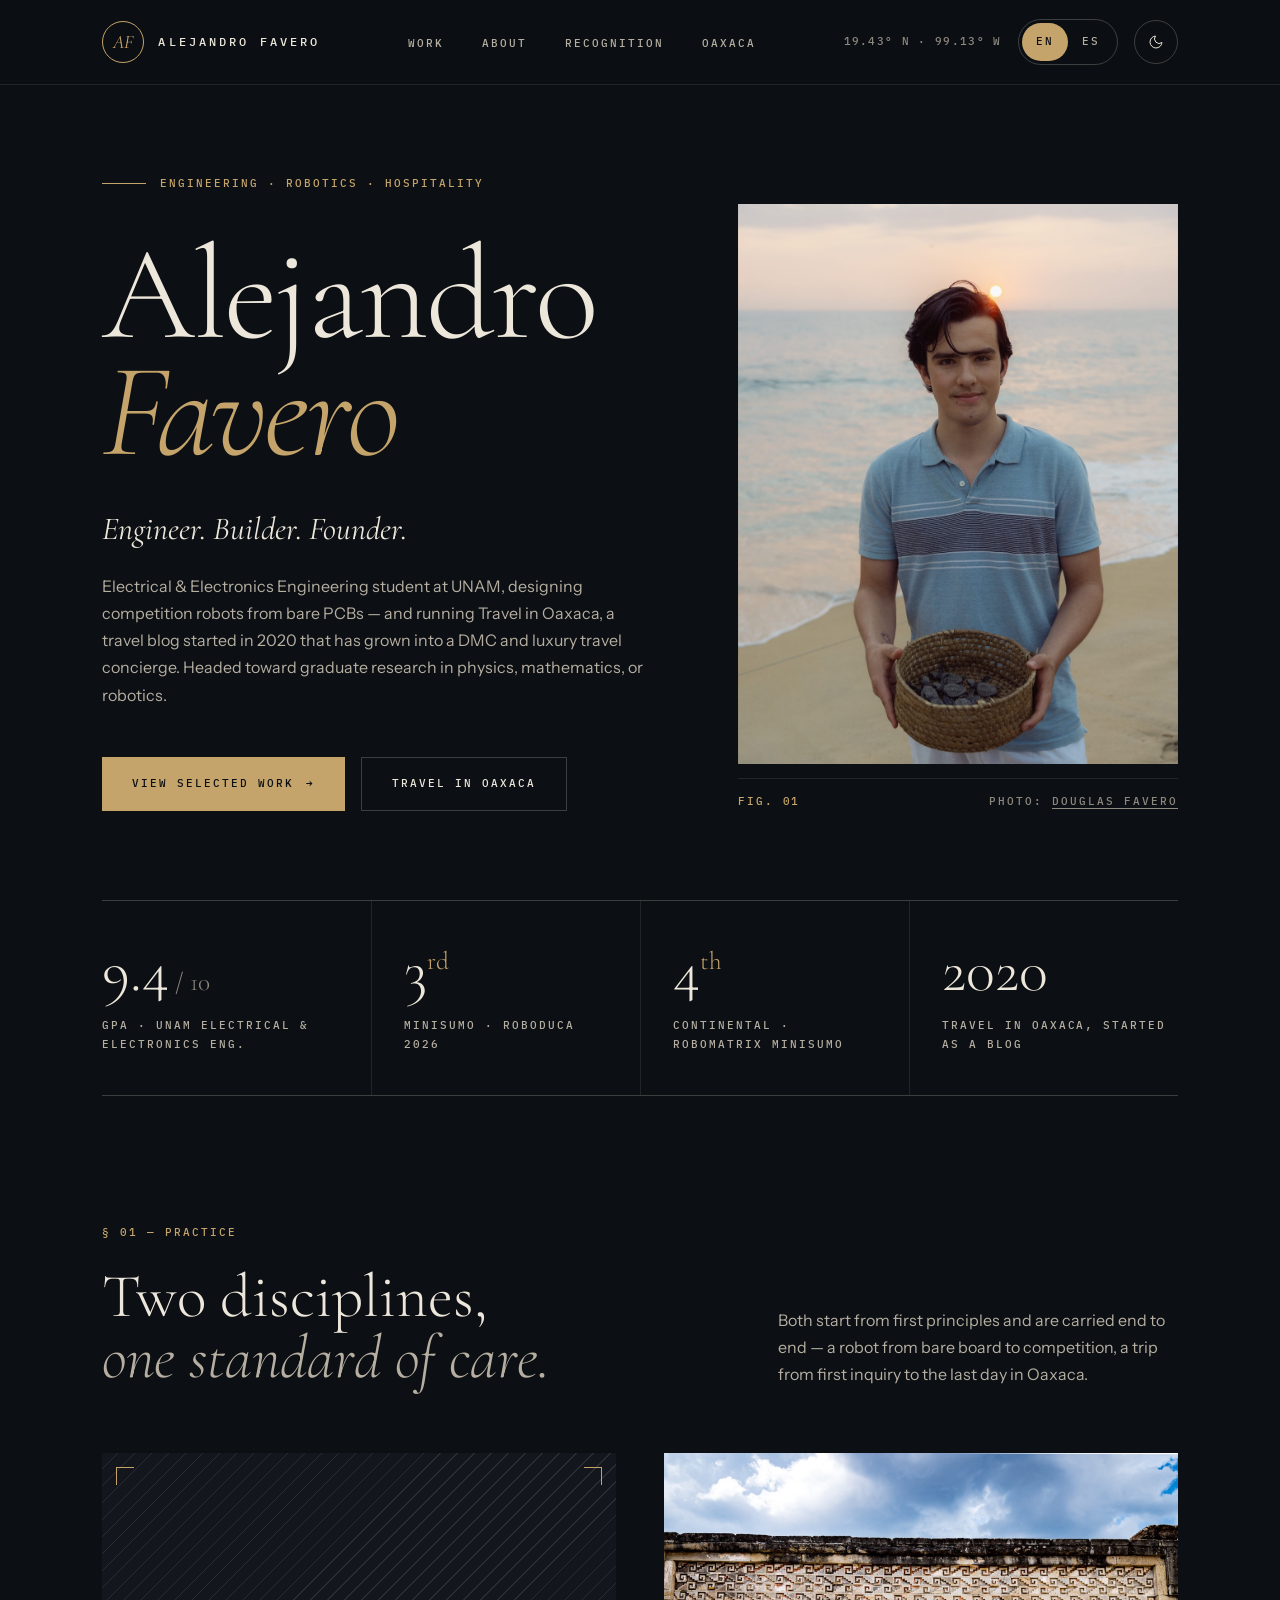
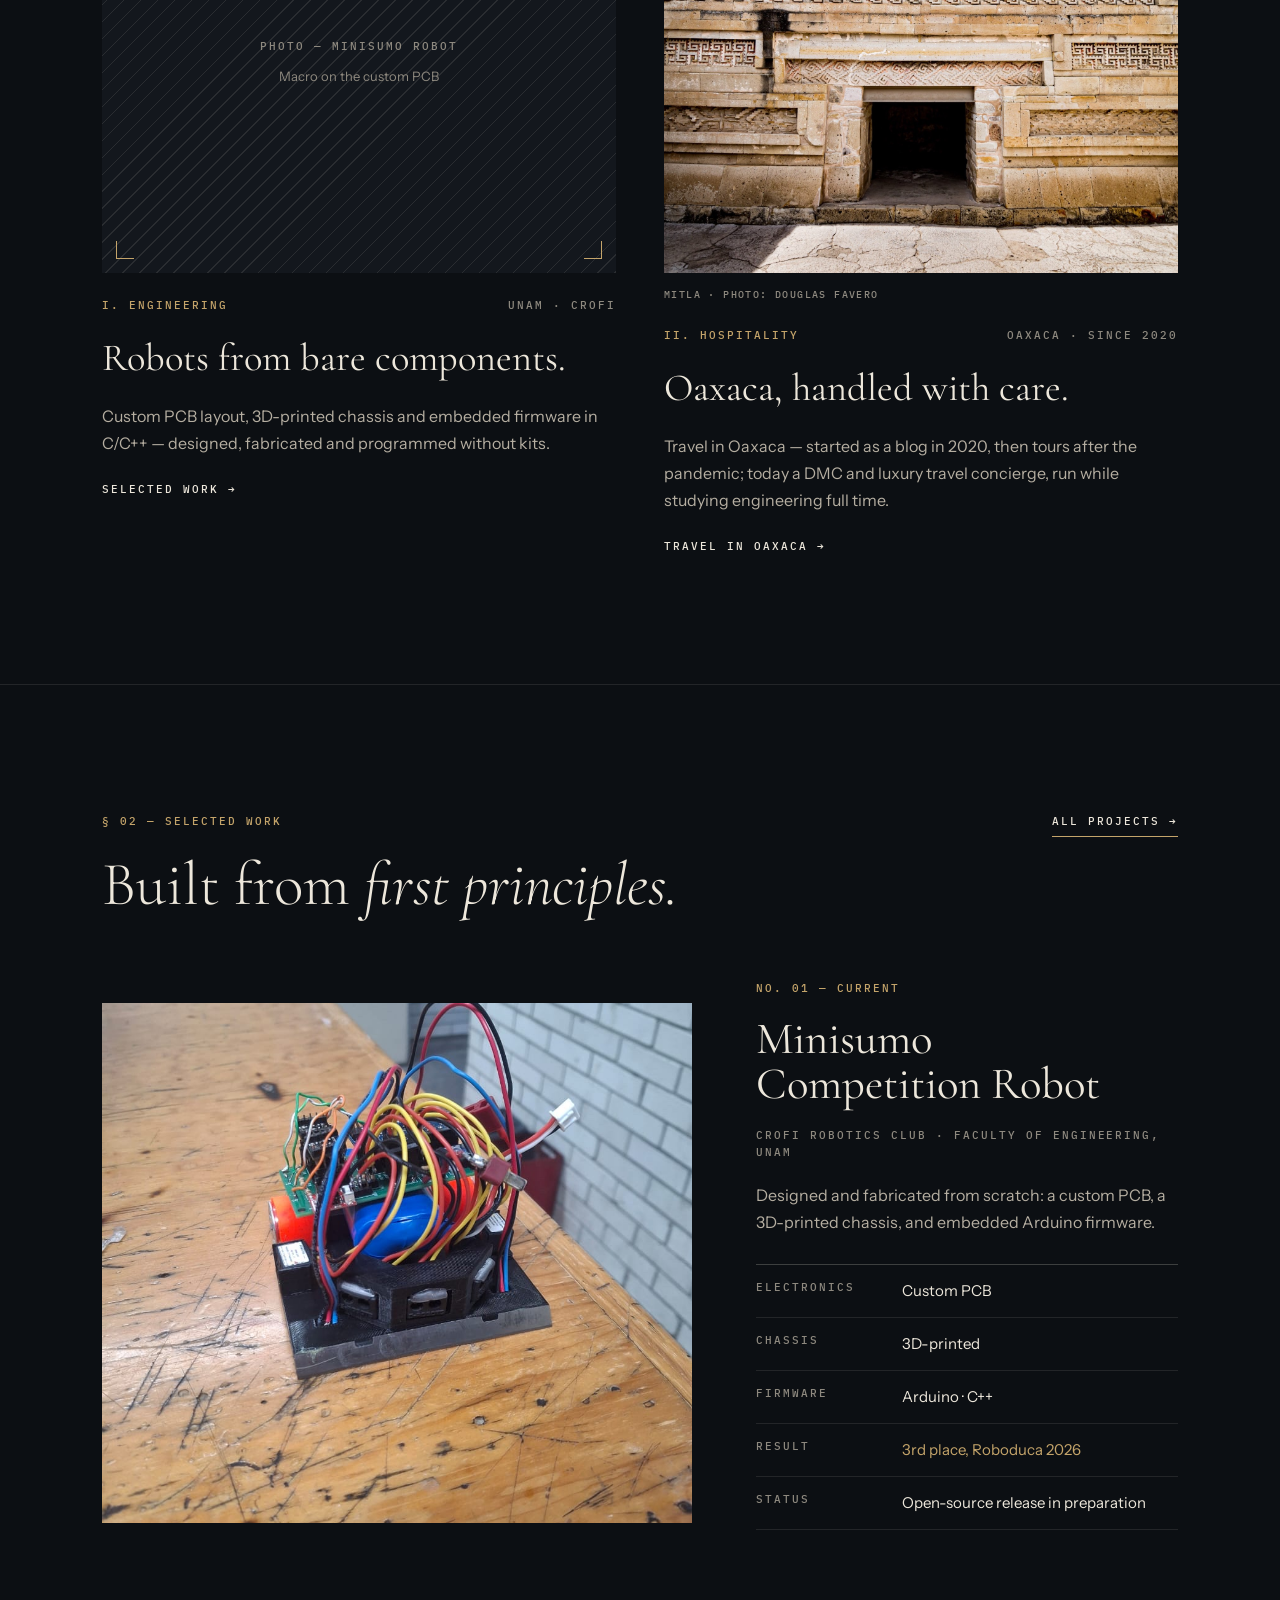
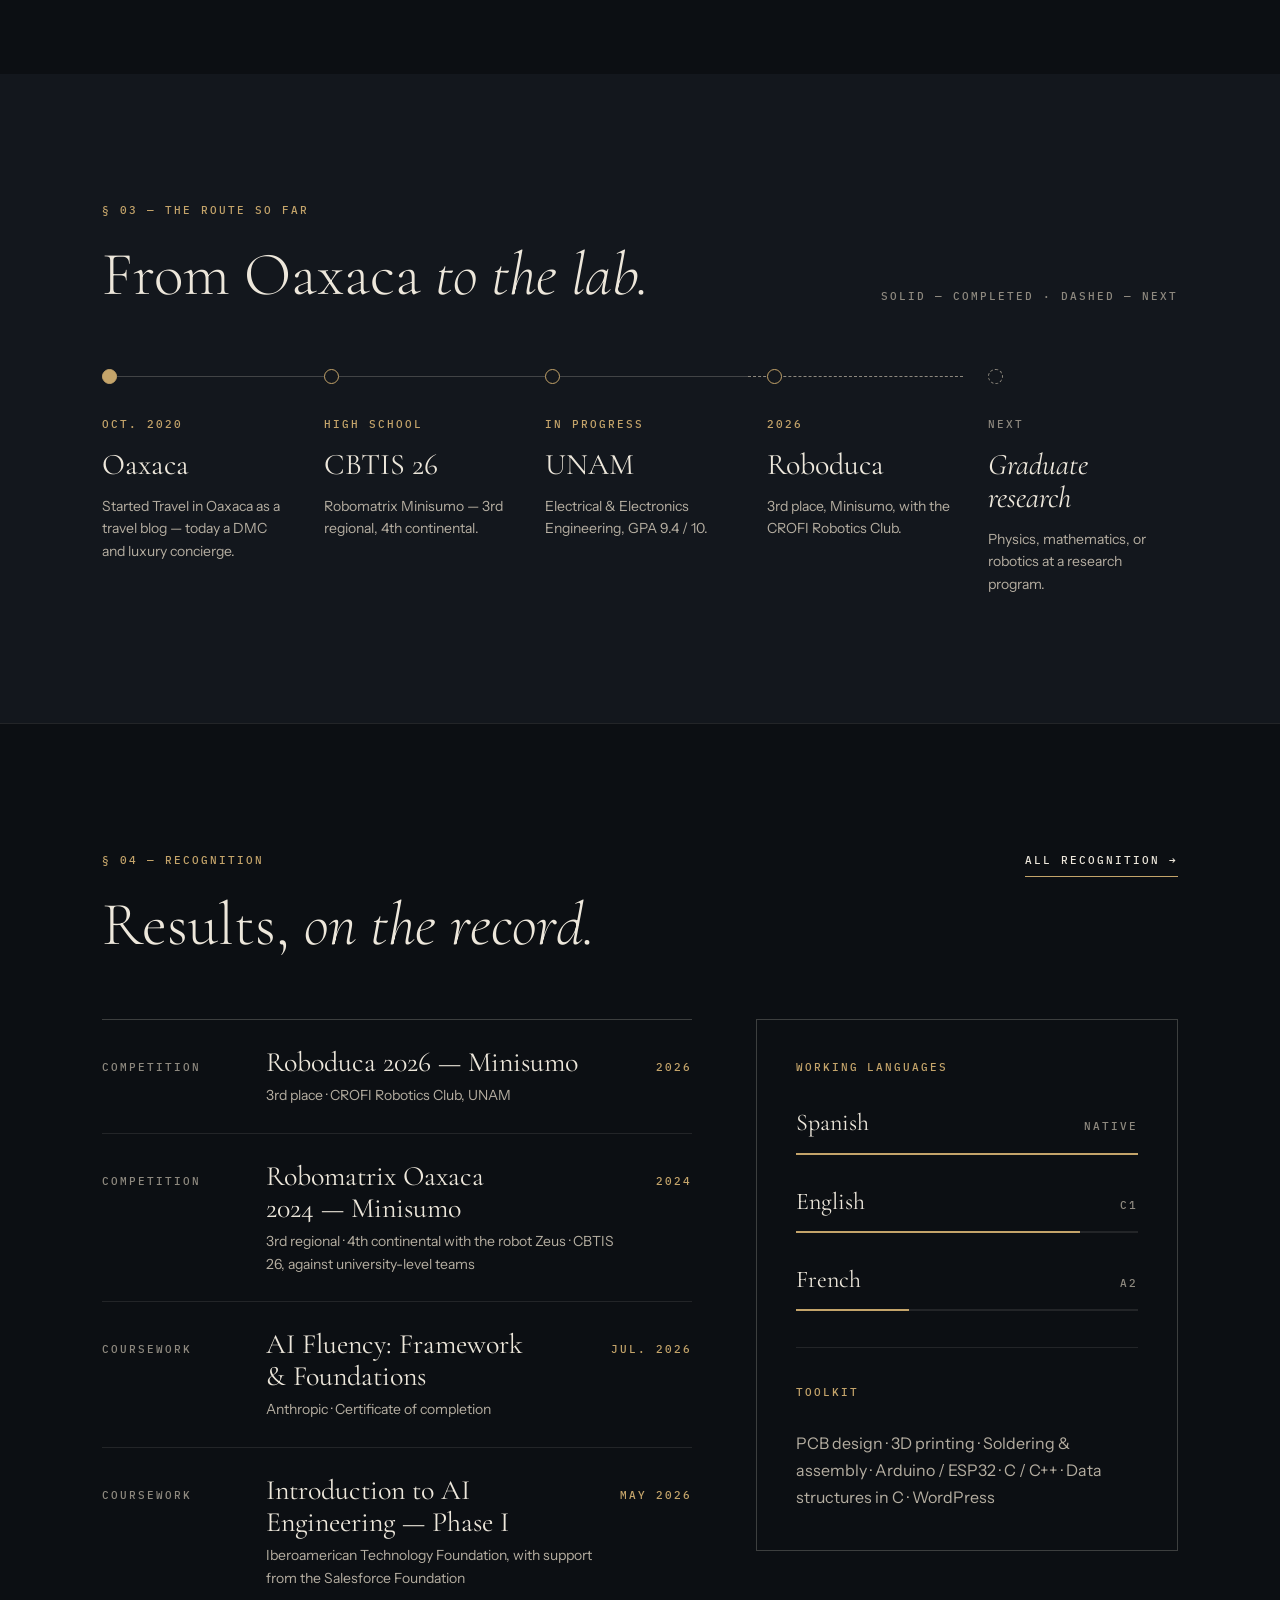
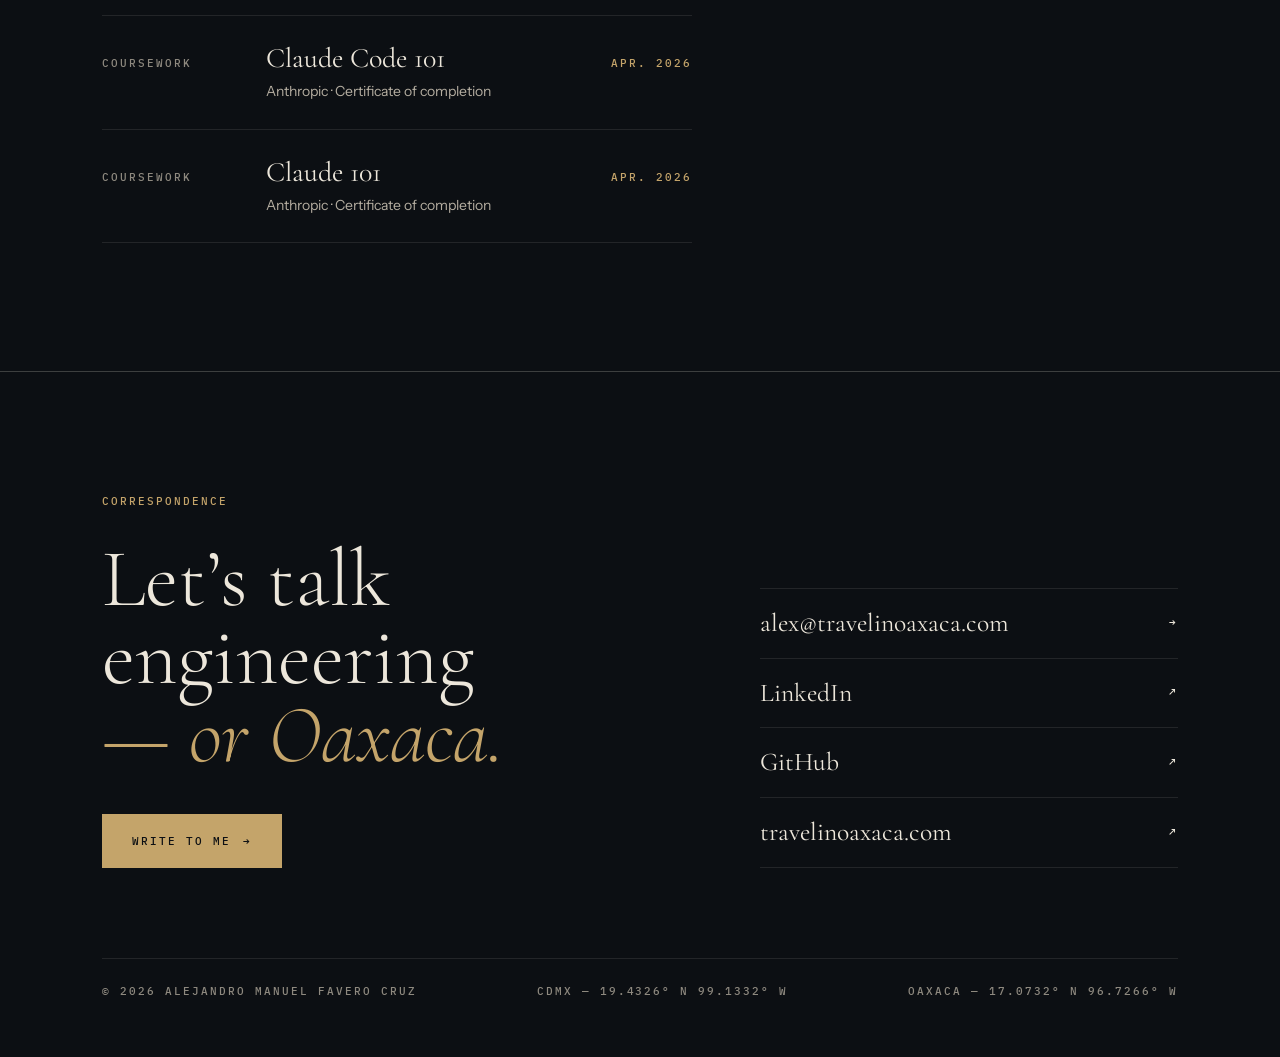
==== index.html @ 0eea01e2 "Personal webpage launch, with english and spanish webpage" ====
<!doctype html>
<html lang="en" data-theme="dark">
<head>
<meta charset="utf-8">
<meta name="viewport" content="width=device-width, initial-scale=1">
<title>Alejandro Favero</title>
<meta name="description" content="Electrical & Electronics Engineering student at UNAM, competition robot builder, and founder of Travel in Oaxaca.">
<link rel="canonical" href="https://alejandrofavero.github.io/">
<link rel="alternate" hreflang="en" href="https://alejandrofavero.github.io/">
<link rel="alternate" hreflang="es" href="https://alejandrofavero.github.io/es/">
<link rel="alternate" hreflang="x-default" href="https://alejandrofavero.github.io/">
<meta name="theme-color" content="#0C0F13">
<script>try{var s=localStorage.getItem("theme");if(s==="light"||s==="dark")document.documentElement.setAttribute("data-theme",s)}catch(e){}</script>
<link rel="icon" type="image/svg+xml" href="assets/favicon.svg">
<link rel="preconnect" href="https://fonts.googleapis.com">
<link rel="preconnect" href="https://fonts.gstatic.com" crossorigin>
<link href="https://fonts.googleapis.com/css2?family=Cormorant+Garamond:ital,wght@0,300;0,400;0,500;1,300;1,400&amp;family=Instrument+Sans:wght@400;500;600&amp;family=IBM+Plex+Mono:wght@400;500&amp;display=swap" rel="stylesheet">
<link rel="stylesheet" href="assets/css/style.css">
</head>
<body>
<a class="skip-link lbl" href="#main">Skip to content</a>
<header class="site-header">
<div class="wrap header-bar">
<a class="brand" href="index.html">
<span class="monogram" aria-hidden="true">AF</span>
<span class="brand-name lbl">Alejandro Favero</span>
</a>
<nav class="site-nav" id="primary-nav" aria-label="Primary">
<ul>
<li><a class="lbl" href="projects.html">Work</a></li>
<li><a class="lbl" href="about.html">About</a></li>
<li><a class="lbl" href="certificates.html">Recognition</a></li>
<li><a class="lbl" href="travel.html">Oaxaca</a></li>
</ul>
</nav>
<div class="header-tools">
<span class="coords lbl">19.43° N · 99.13° W</span>
<div class="lang-switch" role="group" aria-label="Language / Idioma">
<a href="index.html" hreflang="en" lang="en" aria-label="English" aria-current="true">EN</a>
<a href="es/index.html" hreflang="es" lang="es" aria-label="Español">ES</a>
</div>
<button class="icon-btn theme-toggle" type="button" data-theme-toggle aria-label="Switch between light and dark theme"><svg class="icon-moon" viewBox="0 0 24 24" fill="none" stroke="currentColor" stroke-width="1.5" aria-hidden="true"><path d="M21 12.8A9 9 0 1 1 11.2 3a7 7 0 0 0 9.8 9.8Z"/></svg><svg class="icon-sun" viewBox="0 0 24 24" fill="none" stroke="currentColor" stroke-width="1.5" aria-hidden="true"><circle cx="12" cy="12" r="4"/><path d="M12 2v2M12 20v2M4.9 4.9l1.4 1.4M17.7 17.7l1.4 1.4M2 12h2M20 12h2M4.9 19.1l1.4-1.4M17.7 6.3l1.4-1.4"/></svg></button>
<button class="icon-btn nav-toggle" type="button" data-nav-toggle aria-controls="primary-nav" aria-expanded="false" aria-label="Menu"><svg viewBox="0 0 24 24" fill="none" stroke="currentColor" stroke-width="1.3" aria-hidden="true"><path d="M3 8h18M3 16h18"/></svg></button>
</div>
</div>
</header>
<main id="main">
<div class="wrap">
<section class="hero">
<div class="hero-copy">
<span class="eyebrow lbl">Engineering · Robotics · Hospitality</span>
<h1 class="display">Alejandro<br><em>Favero</em></h1>
<p class="tagline">Engineer. Builder. Founder.</p>
<p class="lede">Electrical &amp; Electronics Engineering student at UNAM, designing competition robots from bare PCBs — and running Travel in Oaxaca, a travel blog started in 2020 that has grown into a DMC and luxury travel concierge. Headed toward graduate research in physics, mathematics, or robotics.</p>
<div class="btn-row">
<a class="btn btn-primary" href="projects.html">View selected work <span aria-hidden="true">→</span></a>
<a class="btn btn-secondary" href="travel.html">Travel in Oaxaca</a>
</div>
</div>
<figure class="photo ">
<img src="assets/img/portrait.jpg" alt="Alejandro Favero on the beach at sunset" loading="lazy" style="object-position: 50% 22%;">
<figcaption class="fig"><span class="lbl accent">Fig. 01</span><span class="lbl faint">Photo: <a href="https://douglasfavero.com" target="_blank" rel="noopener">Douglas Favero</a></span></figcaption>
</figure>
</section>

<section class="stats" aria-label="At a glance">
<div class="stat"><span class="n">9.4<small> / 10</small></span><span class="lbl">GPA · UNAM Electrical &amp; Electronics Eng.</span></div>
<div class="stat"><span class="n">3<sup>rd</sup></span><span class="lbl">Minisumo · Roboduca 2026</span></div>
<div class="stat"><span class="n">4<sup>th</sup></span><span class="lbl">Continental · Robomatrix Minisumo</span></div>
<div class="stat"><span class="n">2020</span><span class="lbl">Travel in Oaxaca, started as a blog</span></div>
</section>
</div>

<section class="section">
<div class="wrap">
<div class="section-head">
<div>
<span class="lbl accent">§ 01 — Practice</span>
<h2 class="section-title">Two disciplines,<br><em class="soft">one standard of care.</em></h2>
</div>
<p class="body">Both start from first principles and are carried end to end — a robot from bare board to competition, a trip from first inquiry to the last day in Oaxaca.</p>
</div>
<div class="duo">
<a class="duo-card" href="projects.html">
<figure class="photo ">
<!-- photo: add assets/img/projects/minisumo-pcb.jpg and rebuild -->
<div class="ph" role="img" aria-label="Close-up of the Minisumo robot's custom PCB"><span class="lbl">Photo — Minisumo robot</span><span class="note">Macro on the custom PCB</span></div>
</figure>
<div class="row"><span class="lbl accent">I. Engineering</span><span class="lbl faint">UNAM · CROFI</span></div>
<h3>Robots from bare components.</h3>
<p class="body">Custom PCB layout, 3D-printed chassis and embedded firmware in C/C++ — designed, fabricated and programmed without kits.</p>
<span class="lbl go">Selected work →</span>
</a>
<a class="duo-card" href="travel.html">
<figure class="photo ">
<img src="assets/img/travel/oaxaca-landscape.jpg" alt="Stone fretwork of the Palace of Mitla, Oaxaca" loading="lazy">
<figcaption class="credit lbl">Mitla · Photo: Douglas Favero</figcaption>
</figure>
<div class="row"><span class="lbl accent">II. Hospitality</span><span class="lbl faint">Oaxaca · Since 2020</span></div>
<h3>Oaxaca, handled with care.</h3>
<p class="body">Travel in Oaxaca — started as a blog in 2020, then tours after the pandemic; today a DMC and luxury travel concierge, run while studying engineering full time.</p>
<span class="lbl go">Travel in Oaxaca →</span>
</a>
</div>
</div>
</section>

<section class="section" id="work">
<div class="wrap">
<div class="section-head">
<div>
<span class="lbl accent">§ 02 — Selected work</span>
<h2 class="section-title">Built from <em>first principles.</em></h2>
</div>
<a class="lbl text-link" href="projects.html">All projects →</a>
</div>
<article class="feature">
<figure class="photo ">
<img src="assets/img/projects/minisumo.jpg" alt="The Minisumo robot that placed 3rd at Roboduca 2026: custom PCB on a 3D-printed chassis" loading="lazy" style="object-position: 50% 55%;">
</figure>
<div class="feature-copy">
<span class="lbl accent">No. 01 — Current</span>
<h3>Minisumo Competition Robot</h3>
<span class="lbl faint">CROFI Robotics Club · Faculty of Engineering, UNAM</span>
<p class="body">Designed and fabricated from scratch: a custom PCB, a 3D-printed chassis, and embedded Arduino firmware.</p>
<dl class="spec">
<div><dt class="lbl">Electronics</dt><dd>Custom PCB</dd></div>
<div><dt class="lbl">Chassis</dt><dd>3D-printed</dd></div>
<div><dt class="lbl">Firmware</dt><dd>Arduino · C++</dd></div>
<div><dt class="lbl">Result</dt><dd class="result">3rd place, Roboduca 2026</dd></div>
<div><dt class="lbl">Status</dt><dd>Open-source release in preparation</dd></div>
</dl>
</div>
</article>
</div>
</section>

<section class="section raised">
<div class="wrap">
<div class="section-head">
<div>
<span class="lbl accent">§ 03 — The route so far</span>
<h2 class="section-title">From Oaxaca <em>to the lab.</em></h2>
</div>
<span class="lbl faint">Solid — completed · Dashed — next</span>
</div>
<ol class="route">
<li class="stop"><span class="node" aria-hidden="true"></span><span class="lbl accent">Oct. 2020</span><span class="place">Oaxaca</span><p>Started Travel in Oaxaca as a travel blog — today a DMC and luxury concierge.</p></li>
<li class="stop"><span class="node" aria-hidden="true"></span><span class="lbl accent">High school</span><span class="place">CBTIS 26</span><p>Robomatrix Minisumo — 3rd regional, 4th continental.</p></li>
<li class="stop"><span class="node" aria-hidden="true"></span><span class="lbl accent">In progress</span><span class="place">UNAM</span><p>Electrical &amp; Electronics Engineering, GPA 9.4 / 10.</p></li>
<li class="stop"><span class="node" aria-hidden="true"></span><span class="lbl accent">2026</span><span class="place">Roboduca</span><p>3rd place, Minisumo, with the CROFI Robotics Club.</p></li>
<li class="stop next"><span class="node" aria-hidden="true"></span><span class="lbl faint">Next</span><span class="place">Graduate research</span><p>Physics, mathematics, or robotics at a research program.</p></li>
</ol>
</div>
</section>

<section class="section">
<div class="wrap">
<div class="section-head">
<div>
<span class="lbl accent">§ 04 — Recognition</span>
<h2 class="section-title">Results, <em>on the record.</em></h2>
</div>
<a class="lbl text-link" href="certificates.html">All recognition →</a>
</div>
<div class="split">
<div class="records">
<div class="record">
<span class="lbl faint">Competition</span>
<div><h3 class="title">Roboduca 2026 — Minisumo</h3><p class="detail">3rd place · CROFI Robotics Club, UNAM</p></div>
<span class="lbl accent">2026</span>
</div>
<div class="record">
<span class="lbl faint">Competition</span>
<div><h3 class="title">Robomatrix Oaxaca 2024 — Minisumo</h3><p class="detail">3rd regional · 4th continental with the robot Zeus · CBTIS 26, against university-level teams</p></div>
<span class="lbl accent">2024</span>
</div>
<div class="record">
<span class="lbl faint">Coursework</span>
<div><h3 class="title">AI Fluency: Framework &amp; Foundations</h3><p class="detail">Anthropic · Certificate of completion</p></div>
<span class="lbl accent">Jul. 2026</span>
</div>
<div class="record">
<span class="lbl faint">Coursework</span>
<div><h3 class="title">Introduction to AI Engineering — Phase I</h3><p class="detail">Iberoamerican Technology Foundation, with support from the Salesforce Foundation</p></div>
<span class="lbl accent">May 2026</span>
</div>
<div class="record">
<span class="lbl faint">Coursework</span>
<div><h3 class="title">Claude Code 101</h3><p class="detail">Anthropic · Certificate of completion</p></div>
<span class="lbl accent">Apr. 2026</span>
</div>
<div class="record">
<span class="lbl faint">Coursework</span>
<div><h3 class="title">Claude 101</h3><p class="detail">Anthropic · Certificate of completion</p></div>
<span class="lbl accent">Apr. 2026</span>
</div>
</div>
<aside class="panel">
<span class="lbl accent">Working languages</span>
<div class="gauge"><div class="row"><span class="name">Spanish</span><span class="lbl faint">Native</span></div><div class="bar"><span style="width: 100%;"></span></div></div>
<div class="gauge"><div class="row"><span class="name">English</span><span class="lbl faint">C1</span></div><div class="bar"><span style="width: 83%;"></span></div></div>
<div class="gauge"><div class="row"><span class="name">French</span><span class="lbl faint">A2</span></div><div class="bar"><span style="width: 33%;"></span></div></div>
<hr>
<span class="lbl accent">Toolkit</span>
<p class="body">PCB design · 3D printing · Soldering &amp; assembly · Arduino / ESP32 · C / C++ · Data structures in C · WordPress</p>
</aside>
</div>
</div>
</section>
</main>
<footer class="site-footer">
<div class="wrap">
<div class="footer-grand">
<div>
<span class="lbl accent">Correspondence</span>
<h2>Let’s talk engineering<br><em>— or Oaxaca.</em></h2>
<div class="btn-row" style="margin-top: 40px;">
<a class="btn btn-primary" href="mailto:alex@travelinoaxaca.com">Write to me <span aria-hidden="true">→</span></a>
</div>
</div>
<div class="footer-links">
<a href="mailto:alex@travelinoaxaca.com">alex@travelinoaxaca.com <span class="lbl" aria-hidden="true">→</span></a>
<a href="https://linkedin.com/in/alejandro-manuel-favero-cruz" target="_blank" rel="noopener">LinkedIn <span class="lbl" aria-hidden="true">↗</span></a>
<a href="https://github.com/AlejandroFavero" target="_blank" rel="noopener">GitHub <span class="lbl" aria-hidden="true">↗</span></a>
<a href="https://travelinoaxaca.com" target="_blank" rel="noopener">travelinoaxaca.com <span class="lbl" aria-hidden="true">↗</span></a>
</div>
</div>
<div class="footer-bottom">
<span class="lbl">© 2026 Alejandro Manuel Favero Cruz</span>
<span class="lbl">CDMX — 19.4326° N 99.1332° W</span>
<span class="lbl">Oaxaca — 17.0732° N 96.7266° W</span>
</div>
</div>
</footer>
<script src="assets/js/main.js"></script>
</body>
</html>
---- assets/css/style.css ----
/* ==========================================================================
   Alejandro Favero — personal site
   Design concept: "Precision Atelier". A watchmaker's catalogue crossed with
   a travel journal — ink ground, ivory type, a brass accent, hairline rules,
   coordinates and figure numbers. Dark-first, with a light ivory theme.
   Pages are generated from _src/build.py (English at the root, Spanish in /es).
   ========================================================================== */

/* ---- Tokens : dark (default) --------------------------------------------- */
:root {
  --bg: #0C0F13;
  --raised: #13171D;
  --ink: #EDE7DB;
  --soft: #B5AEA1;
  --faint: #8E897F;
  --line: rgba(237, 231, 219, 0.10);
  --line2: rgba(237, 231, 219, 0.22);
  --accent: #C4A46A;
  --on-accent: #0C0F13;
  --scrim: rgba(12, 15, 19, 0.82);

  --font-display: "Cormorant Garamond", Georgia, "Times New Roman", serif;
  --font-body: "Instrument Sans", -apple-system, "Segoe UI", sans-serif;
  --font-mono: "IBM Plex Mono", "SFMono-Regular", Consolas, monospace;

  --gutter: clamp(20px, 8vw, 120px);
  --max: 1440px;
  --section: clamp(72px, 10vw, 136px);

  color-scheme: dark;
}

/* ---- Tokens : light ------------------------------------------------------- */
:root[data-theme="light"] {
  --bg: #F4F0E8;
  --raised: #FBF9F5;
  --ink: #15181D;
  --soft: #45464A;
  --faint: #6B675F;
  --line: rgba(21, 24, 29, 0.10);
  --line2: rgba(21, 24, 29, 0.22);
  --accent: #7D6128;
  --on-accent: #FBF9F5;
  color-scheme: light;
}

/* Oaxaca sheet: same system, cochineal accent swapped in */
body.sheet-oaxaca { --accent: #D07C60; }
:root[data-theme="light"] body.sheet-oaxaca { --accent: #98432E; }

/* ---- Reset ----------------------------------------------------------------- */
*, *::before, *::after { box-sizing: border-box; }
html { -webkit-text-size-adjust: 100%; scroll-behavior: smooth; }
body {
  margin: 0;
  background: var(--bg);
  color: var(--ink);
  font-family: var(--font-body);
  font-size: 16px;
  line-height: 1.6;
  -webkit-font-smoothing: antialiased;
}
img { max-width: 100%; display: block; }
a { color: inherit; text-decoration: none; }
a:hover { color: var(--accent); }
h1, h2, h3, h4 { margin: 0; font-weight: 400; text-wrap: balance; }
p { margin: 0; }
ul, ol { margin: 0; padding: 0; list-style: none; }
em { font-style: italic; }
button { font: inherit; }

:focus-visible { outline: 1px solid var(--accent); outline-offset: 4px; }

@media (prefers-reduced-motion: reduce) {
  html { scroll-behavior: auto; }
  *, *::before, *::after {
    animation-duration: 0.001ms !important;
    transition-duration: 0.001ms !important;
  }
}

.skip-link {
  position: absolute; left: 16px; top: -60px; z-index: 50;
  background: var(--accent); color: var(--on-accent); padding: 10px 16px;
}
.skip-link:focus { top: 16px; color: var(--on-accent); }

/* ---- Type primitives ------------------------------------------------------- */
.lbl {
  font-family: var(--font-mono);
  font-size: 11px;
  font-weight: 500;
  letter-spacing: 0.18em;
  text-transform: uppercase;
}
.serif { font-family: var(--font-display); }
.accent { color: var(--accent); }
.soft { color: var(--soft); }
.faint { color: var(--faint); }

.eyebrow {
  display: flex; align-items: center; gap: 14px;
  color: var(--accent);
}
.eyebrow::before { content: ""; width: 44px; height: 1px; background: currentColor; }

.display {
  font-family: var(--font-display);
  font-weight: 300;
  font-size: clamp(64px, 10.4vw, 150px);
  line-height: 0.88;
  letter-spacing: -0.02em;
}
.display em { color: var(--accent); }
.page-title {
  font-family: var(--font-display);
  font-weight: 300;
  font-size: clamp(56px, 8vw, 116px);
  line-height: 0.9;
  letter-spacing: -0.02em;
}
.page-title em { color: var(--accent); }
.tagline {
  font-family: var(--font-display);
  font-style: italic;
  font-size: clamp(26px, 2.5vw, 36px);
  line-height: 1.2;
}
.lede { font-size: clamp(16px, 1.25vw, 18px); line-height: 1.7; color: var(--soft); max-width: 36em; }
.section-title {
  font-family: var(--font-display);
  font-weight: 300;
  font-size: clamp(42px, 4.8vw, 68px);
  line-height: 1;
}
.body { font-size: 16px; line-height: 1.7; color: var(--soft); }

/* ---- Layout ---------------------------------------------------------------- */
.wrap { max-width: var(--max); margin: 0 auto; padding-inline: var(--gutter); }
main { display: block; }
.section { padding-block: var(--section); }
.section + .section { border-top: 1px solid var(--line); }
.section.raised { background: var(--raised); border-top: none; }
.section-head {
  display: flex; justify-content: space-between; align-items: flex-end;
  gap: 24px 48px; flex-wrap: wrap;
  margin-bottom: clamp(40px, 5vw, 72px);
}
.section-head > div { display: flex; flex-direction: column; gap: 24px; }
.section-head > p { max-width: 400px; }
.stack { display: flex; flex-direction: column; }

/* ---- Buttons --------------------------------------------------------------- */
.btn-row { display: flex; flex-wrap: wrap; gap: 16px; }
.btn {
  display: inline-flex; align-items: center; justify-content: center; gap: 12px;
  min-height: 54px; padding: 0 30px;
  font-family: var(--font-mono); font-size: 11px; font-weight: 500;
  letter-spacing: 0.18em; text-transform: uppercase;
  transition: filter 0.15s ease, border-color 0.15s ease, color 0.15s ease;
}
.btn-primary { background: var(--accent); color: var(--on-accent); }
.btn-primary:hover { color: var(--on-accent); filter: brightness(1.08); }
.btn-secondary { border: 1px solid var(--line2); color: var(--ink); }
.btn-secondary:hover { border-color: var(--accent); color: var(--ink); }
.text-link {
  align-self: flex-start;
  padding-bottom: 6px; border-bottom: 1px solid var(--accent);
  color: var(--ink);
}

/* ---- Header ---------------------------------------------------------------- */
.site-header {
  position: sticky; top: 0; z-index: 30;
  background: color-mix(in srgb, var(--bg) 88%, transparent);
  backdrop-filter: blur(10px);
  -webkit-backdrop-filter: blur(10px);
  border-bottom: 1px solid var(--line);
}
.header-bar {
  display: flex; align-items: center; justify-content: space-between; gap: 24px;
  min-height: 84px;
}
.brand { display: flex; align-items: center; gap: 14px; color: var(--ink); }
.brand:hover { color: var(--ink); }
.monogram {
  width: 42px; height: 42px; flex: none;
  display: grid; place-items: center;
  border: 1px solid var(--accent); border-radius: 50%;
  font-family: var(--font-display); font-style: italic; font-size: 19px;
  color: var(--accent);
}
.brand-name { font-size: 12px; letter-spacing: 0.26em; }

.site-nav ul { display: flex; gap: clamp(24px, 3vw, 44px); }
.site-nav a { color: var(--soft); padding-block: 6px; border-bottom: 1px solid transparent; }
.site-nav a:hover { color: var(--ink); }
.site-nav a[aria-current="page"] { color: var(--ink); border-color: var(--accent); }

.header-tools { display: flex; align-items: center; gap: 16px; }
.coords { color: var(--faint); letter-spacing: 0.12em; white-space: nowrap; }

.lang-switch {
  display: flex; padding: 3px; height: 46px;
  border: 1px solid var(--line2); border-radius: 23px;
}
.lang-switch a {
  display: grid; place-items: center;
  width: 46px; height: 38px; border-radius: 19px;
  font-family: var(--font-mono); font-size: 11px; font-weight: 500; letter-spacing: 0.14em;
  color: var(--soft);
}
.lang-switch a[aria-current="true"] { background: var(--accent); color: var(--on-accent); }

.icon-btn {
  appearance: none; flex: none;
  width: 44px; height: 44px;
  display: grid; place-items: center;
  border: 1px solid var(--line2); border-radius: 50%;
  background: transparent; color: var(--ink); cursor: pointer;
}
.icon-btn:hover { border-color: var(--accent); color: var(--accent); }
.icon-btn svg { width: 16px; height: 16px; }
.theme-toggle .icon-sun { display: none; }
:root[data-theme="light"] .theme-toggle .icon-sun { display: block; }
:root[data-theme="light"] .theme-toggle .icon-moon { display: none; }
.nav-toggle { display: none; }

@media (max-width: 72rem) {
  .coords { display: none; }
}
@media (max-width: 60rem) {
  .header-bar { min-height: 68px; }
  .brand-name { display: none; }
  .nav-toggle { display: grid; border: none; }
  .nav-toggle svg { width: 22px; height: 22px; }
  .site-nav {
    position: absolute; top: 100%; left: 0; right: 0;
    background: var(--bg);
    border-bottom: 1px solid var(--line2);
    display: none;
  }
  .site-nav.is-open { display: block; }
  .site-nav ul { flex-direction: column; gap: 0; padding: 8px var(--gutter) 20px; }
  .site-nav a { display: block; padding: 16px 0; border-bottom: 1px solid var(--line); font-size: 12px; }
  .site-nav a[aria-current="page"] { border-color: var(--line); color: var(--accent); }
  .header-tools { gap: 8px; }
  .lang-switch a { width: 40px; }
  .theme-toggle { border: none; }
}

/* ---- Photo frames & placeholders ------------------------------------------ */
.photo { margin: 0; display: flex; flex-direction: column; gap: 14px; }
.photo img, .ph { width: 100%; height: var(--h, 420px); }
.photo img { object-fit: cover; background: var(--raised); }
.ph {
  display: flex; flex-direction: column; align-items: center; justify-content: center; gap: 10px;
  padding: 24px; text-align: center; color: var(--faint);
  background:
    linear-gradient(var(--accent), var(--accent)) left 14px top 14px / 18px 1px no-repeat,
    linear-gradient(var(--accent), var(--accent)) left 14px top 14px / 1px 18px no-repeat,
    linear-gradient(var(--accent), var(--accent)) right 14px top 14px / 18px 1px no-repeat,
    linear-gradient(var(--accent), var(--accent)) right 14px top 14px / 1px 18px no-repeat,
    linear-gradient(var(--accent), var(--accent)) left 14px bottom 14px / 18px 1px no-repeat,
    linear-gradient(var(--accent), var(--accent)) left 14px bottom 14px / 1px 18px no-repeat,
    linear-gradient(var(--accent), var(--accent)) right 14px bottom 14px / 18px 1px no-repeat,
    linear-gradient(var(--accent), var(--accent)) right 14px bottom 14px / 1px 18px no-repeat,
    repeating-linear-gradient(135deg, transparent 0 11px, var(--line) 11px 12px),
    var(--raised);
}
.ph .note { font-size: 13px; }
.fig {
  display: flex; justify-content: space-between; gap: 16px;
  padding-top: 14px; border-top: 1px solid var(--line);
}

/* ---- Hero ------------------------------------------------------------------ */
.hero {
  display: grid; grid-template-columns: minmax(0, 1fr) minmax(300px, 440px);
  gap: clamp(48px, 7vw, 96px); align-items: end;
  padding-block: clamp(48px, 7vw, 96px) clamp(56px, 7vw, 104px);
}
.hero-copy { display: flex; flex-direction: column; }
.hero-copy .eyebrow { margin-bottom: 44px; }
.hero-copy .tagline { margin-top: 40px; }
.hero-copy .lede { margin-top: 24px; }
.hero-copy .btn-row { margin-top: 48px; }
.hero .photo { --h: 560px; }

.page-hero { padding-block: clamp(56px, 8vw, 120px) clamp(48px, 6vw, 88px); display: flex; flex-direction: column; gap: 32px; }
.page-hero .lede { max-width: 40em; }

@media (max-width: 60rem) {
  .hero { grid-template-columns: 1fr; }
  .hero .photo { --h: 460px; }
}

/* ---- Stats strip ----------------------------------------------------------- */
.stats {
  display: grid; grid-template-columns: repeat(4, minmax(0, 1fr));
  border-top: 1px solid var(--line2); border-bottom: 1px solid var(--line2);
}
.stat { padding: 40px 32px; display: flex; flex-direction: column; gap: 14px; }
.stat:first-child { padding-left: 0; }
.stat:last-child { padding-right: 0; }
.stat + .stat { border-left: 1px solid var(--line); }
.stat .n { font-family: var(--font-display); font-weight: 300; font-size: clamp(44px, 4.7vw, 68px); line-height: 1; }
.stat .n small { font-size: 0.42em; color: var(--faint); }
.stat .n sup { font-size: 0.42em; color: var(--accent); }
.stat .lbl { color: var(--soft); line-height: 1.8; }
@media (max-width: 60rem) {
  .stats { grid-template-columns: repeat(2, minmax(0, 1fr)); }
  .stat { padding: 24px 16px; }
  .stat:nth-child(odd) { padding-left: 0; border-left: none; }
  .stat:nth-child(even) { padding-right: 0; }
  .stat:nth-child(-n+2) { border-bottom: 1px solid var(--line); }
}

/* ---- Two-up cards ---------------------------------------------------------- */
.duo { display: grid; grid-template-columns: repeat(2, minmax(0, 1fr)); gap: 48px; }
.duo-card { display: flex; flex-direction: column; gap: 24px; color: var(--ink); }
.duo-card:hover { color: var(--ink); }
.duo-card:hover .go { color: var(--accent); }
.duo-card .row { display: flex; justify-content: space-between; gap: 16px; }
.duo-card h3 { font-family: var(--font-display); font-size: clamp(30px, 3vw, 42px); line-height: 1.05; }
.duo-card .photo { --h: 420px; }
@media (max-width: 60rem) {
  .duo { grid-template-columns: 1fr; }
  .duo-card .photo { --h: 280px; }
}

/* ---- Feature (project) ------------------------------------------------------ */
.feature {
  display: grid; grid-template-columns: 7fr 5fr;
  gap: clamp(40px, 5vw, 72px); align-items: center;
}
.feature + .feature { margin-top: clamp(64px, 8vw, 104px); }
.feature.reverse { grid-template-columns: 5fr 7fr; }
.feature.reverse .photo { order: 2; }
.feature .photo { --h: 520px; }
.feature.reverse .photo { --h: 380px; }
.feature-copy { display: flex; flex-direction: column; gap: 20px; }
.feature-copy h3 { font-family: var(--font-display); font-size: clamp(36px, 3.5vw, 50px); line-height: 1; }
@media (max-width: 60rem) {
  .feature, .feature.reverse { grid-template-columns: 1fr; }
  .feature.reverse .photo { order: 0; }
  .feature .photo, .feature.reverse .photo { --h: 300px; }
}

/* ---- Spec rows ------------------------------------------------------------ */
.spec { border-bottom: 1px solid var(--line); margin-top: 8px; }
.spec > div {
  display: grid; grid-template-columns: 130px 1fr; gap: 16px;
  padding: 14px 0; border-top: 1px solid var(--line);
  font-size: 15px;
}
.spec > div:first-child { border-top-color: var(--line2); }
.spec dt { color: var(--faint); }
.spec dd { margin: 0; }
.spec .result { color: var(--accent); }

/* ---- Route (timeline) -------------------------------------------------------- */
.route { position: relative; display: grid; grid-template-columns: repeat(5, minmax(0, 1fr)); gap: 32px; }
.route::before {
  content: ""; position: absolute; top: 7px; left: 0; width: 60%; height: 1px; background: var(--line2);
}
.route::after {
  content: ""; position: absolute; top: 7px; left: 60%; width: 20%; border-top: 1px dashed var(--faint);
}
.stop { position: relative; z-index: 1; display: flex; flex-direction: column; gap: 14px; }
.stop .node { width: 15px; height: 15px; border-radius: 50%; border: 1px solid var(--accent); background: var(--raised); margin-bottom: 18px; }
.stop:first-child .node { background: var(--accent); }
.stop.next .node { border: 1px dashed var(--faint); }
.stop .place { font-family: var(--font-display); font-size: 30px; line-height: 1.1; }
.stop.next .place { font-style: italic; }
.stop p { font-size: 14px; line-height: 1.6; color: var(--soft); }
@media (max-width: 60rem) {
  .route { grid-template-columns: 1fr; gap: 0; padding-left: 36px; }
  .route::before { top: 8px; bottom: 25%; left: 7px; width: 1px; height: auto; }
  .route::after { top: auto; bottom: 0; height: 25%; left: 7px; width: 0; border-top: none; border-left: 1px dashed var(--faint); }
  .stop { padding-bottom: 36px; gap: 8px; }
  .stop .node { position: absolute; left: -36px; top: 0; margin: 0; }
}

/* ---- Records (recognition) ------------------------------------------------ */
.split { display: grid; grid-template-columns: 7fr 5fr; gap: clamp(40px, 5vw, 72px); align-items: start; }
.records { border-bottom: 1px solid var(--line); }
.record {
  display: grid; grid-template-columns: 140px 1fr auto; gap: 24px; align-items: baseline;
  padding: 26px 0; border-top: 1px solid var(--line);
}
.record:first-child { border-top-color: var(--line2); }
.record .title { font-family: var(--font-display); font-size: 28px; line-height: 1.15; }
.record .detail { font-size: 14px; color: var(--soft); margin-top: 6px; }
@media (max-width: 60rem) {
  .split { grid-template-columns: 1fr; }
}
@media (max-width: 40rem) {
  .record { grid-template-columns: 1fr auto; gap: 8px 16px; }
  .record > .lbl:first-child { grid-column: 1 / -1; }
}

/* ---- Certificates ----------------------------------------------------------- */
.certs { display: grid; grid-template-columns: repeat(2, minmax(0, 1fr)); gap: clamp(48px, 5vw, 72px) 48px; }
.cert { display: flex; flex-direction: column; gap: 14px; }
.cert-thumb {
  display: block; aspect-ratio: 4 / 3;
  padding: clamp(16px, 2.2vw, 32px);
  background: var(--raised); border: 1px solid var(--line);
  transition: border-color 0.15s ease;
}
a.cert-thumb:hover { border-color: var(--accent); }
.cert-thumb img { width: 100%; height: 100%; object-fit: contain; }
.cert-thumb.ph { height: auto; border: none; }
.cert-meta { display: flex; justify-content: space-between; gap: 16px; margin-top: 10px; }
.cert h3 { font-family: var(--font-display); font-size: clamp(26px, 2.4vw, 32px); line-height: 1.1; }
.cert .text-link { margin-top: 6px; }
@media (max-width: 48rem) {
  .certs { grid-template-columns: 1fr; }
}

.panel { border: 1px solid var(--line2); padding: clamp(28px, 3vw, 40px); display: flex; flex-direction: column; gap: 28px; }
.panel hr { border: none; height: 1px; background: var(--line); margin: 8px 0; }
.gauge { display: flex; flex-direction: column; gap: 10px; }
.gauge .row { display: flex; justify-content: space-between; align-items: baseline; }
.gauge .name { font-family: var(--font-display); font-size: 24px; }
.gauge .bar { height: 2px; background: var(--line); }
.gauge .bar span { display: block; height: 2px; background: var(--accent); }

/* ---- Experience & skills (About) ------------------------------------------- */
.entries { border-bottom: 1px solid var(--line); }
.entry {
  display: grid; grid-template-columns: minmax(0, 5fr) minmax(0, 7fr); gap: 16px 48px;
  padding: 32px 0; border-top: 1px solid var(--line);
}
.entry:first-child { border-top-color: var(--line2); }
.entry h3 { font-family: var(--font-display); font-size: 30px; line-height: 1.1; }
.entry .meta { margin-top: 10px; color: var(--faint); line-height: 1.8; }
.entry .body { display: flex; flex-direction: column; gap: 14px; }
.skill {
  display: flex; justify-content: space-between; align-items: baseline; gap: 24px;
  padding: 22px 0; border-top: 1px solid var(--line);
}
.skill:first-child { border-top-color: var(--line2); }
.skill h3 { font-size: 17px; font-weight: 600; font-family: var(--font-body); }
.skill p { font-size: 15px; color: var(--soft); margin-top: 4px; }
.tag {
  flex: none; padding: 6px 10px; border: 1px solid var(--line2); color: var(--accent); white-space: nowrap;
}
.marks { display: flex; flex-direction: column; gap: 18px; }
.marks li { position: relative; padding-left: 28px; color: var(--soft); font-size: 16px; line-height: 1.7; }
.marks li::before { content: ""; position: absolute; left: 0; top: 0.85em; width: 14px; height: 1px; background: var(--accent); }
@media (max-width: 60rem) {
  .entry { grid-template-columns: 1fr; }
}

/* ---- Oaxaca ------------------------------------------------------------------ */
.oax-hero { position: relative; }
.oax-hero .photo img, .oax-hero .ph { --h: clamp(560px, 60vw, 780px); }
.oax-hero .ph { justify-content: flex-start; align-items: flex-end; padding: 44px var(--gutter); }
.oax-hero-copy {
  position: absolute; left: 0; right: 0; bottom: 0;
  padding: 160px 0 clamp(48px, 6vw, 88px);
  background: linear-gradient(180deg, transparent 0%, var(--scrim) 70%);
  color: #F4F0E8;
}
.oax-hero-copy .wrap { display: flex; justify-content: space-between; align-items: flex-end; gap: 32px 64px; flex-wrap: wrap; }
.oax-hero-copy .eyebrow { color: #F4F0E8; margin-bottom: 28px; }
.oax-hero-copy .page-title em { color: inherit; }
.oax-hero-copy .tagline { max-width: 420px; font-size: clamp(22px, 2vw, 28px); line-height: 1.3; }

.intro { display: grid; grid-template-columns: 4fr 8fr; gap: clamp(40px, 7vw, 96px); align-items: start; }
.intro .statement { font-family: var(--font-display); font-weight: 300; font-size: clamp(30px, 3vw, 44px); line-height: 1.2; }
.intro .statement em { color: var(--accent); }
.intro .spec > div { grid-template-columns: 110px 1fr; }
@media (max-width: 60rem) {
  .intro { grid-template-columns: 1fr; }
  .intro .spec { order: 2; }
}

.services { display: grid; grid-template-columns: repeat(3, minmax(0, 1fr)); border-top: 1px solid var(--line2); }
.service { padding: 40px; display: flex; flex-direction: column; gap: 18px; }
.service:first-child { padding-left: 0; }
.service:last-child { padding-right: 0; }
.service + .service { border-left: 1px solid var(--line); }
.service .num { font-family: var(--font-display); font-weight: 300; font-size: 56px; line-height: 1; color: var(--accent); }
.service h3 { font-family: var(--font-display); font-size: 32px; }
@media (max-width: 60rem) {
  .services { grid-template-columns: 1fr; }
  .service, .service:first-child, .service:last-child { padding: 32px 0; }
  .service + .service { border-left: none; border-top: 1px solid var(--line); }
}

.gallery { display: grid; grid-template-columns: repeat(12, minmax(0, 1fr)); gap: 24px; }
.gallery .g-7 { grid-column: span 7; }
.gallery .g-5 { grid-column: span 5; }
.gallery .g-col { grid-column: span 5; display: flex; flex-direction: column; gap: 24px; }
@media (max-width: 60rem) {
  .gallery { grid-template-columns: 1fr; }
  .gallery .g-7, .gallery .g-5, .gallery .g-col { grid-column: auto; }
  .gallery .photo img, .gallery .ph { --h: 280px !important; }
}

.cta { text-align: center; align-items: center; display: flex; flex-direction: column; gap: 32px; }
.cta .section-title { font-size: clamp(48px, 6vw, 84px); }
.cta .body { max-width: 520px; }
.cta .btn-row { justify-content: center; margin-top: 16px; }

/* ---- Footer ------------------------------------------------------------------ */
.site-footer { border-top: 1px solid var(--line2); }
.footer-grand {
  display: grid; grid-template-columns: 7fr 5fr; gap: 48px 72px; align-items: end;
  padding-block: clamp(72px, 9vw, 120px) clamp(56px, 7vw, 96px);
}
.footer-grand h2 { font-family: var(--font-display); font-weight: 300; font-size: clamp(48px, 6.4vw, 92px); line-height: 0.95; margin-top: 28px; }
.footer-grand h2 em { color: var(--accent); }
.footer-links { border-bottom: 1px solid var(--line); }
.footer-links a {
  display: flex; justify-content: space-between; align-items: center;
  min-height: 56px; padding: 14px 0; border-top: 1px solid var(--line);
  font-family: var(--font-display); font-size: clamp(24px, 2vw, 28px);
}
.footer-bottom {
  display: flex; justify-content: space-between; flex-wrap: wrap; gap: 12px 32px;
  padding-block: 24px 56px; border-top: 1px solid var(--line); color: var(--faint);
}
.footer-slim { display: flex; justify-content: space-between; flex-wrap: wrap; gap: 16px 32px; padding-block: 48px 56px; color: var(--faint); }
.footer-slim nav { display: flex; gap: 32px; }
.footer-slim nav a { color: var(--soft); }
@media (max-width: 60rem) {
  .footer-grand { grid-template-columns: 1fr; }
}

/* ---- Entrance --------------------------------------------------------------- */
@keyframes rise { from { opacity: 0; transform: translateY(12px); } to { opacity: 1; transform: none; } }
.hero-copy, .page-hero, .oax-hero-copy .wrap { animation: rise 0.7s ease both; }

/* ---- Photo credits ------------------------------------------------------------ */
.photo .credit { color: var(--faint); font-size: 10px; letter-spacing: 0.14em; }
.fig a, .credit a, .hero-credit a { border-bottom: 1px solid currentColor; }
.oax-hero-aside { display: flex; flex-direction: column; gap: 18px; max-width: 420px; }
.hero-credit { color: rgba(244, 240, 232, 0.75); font-size: 10px; letter-spacing: 0.14em; }
.hero-credit a:hover { color: #F4F0E8; }
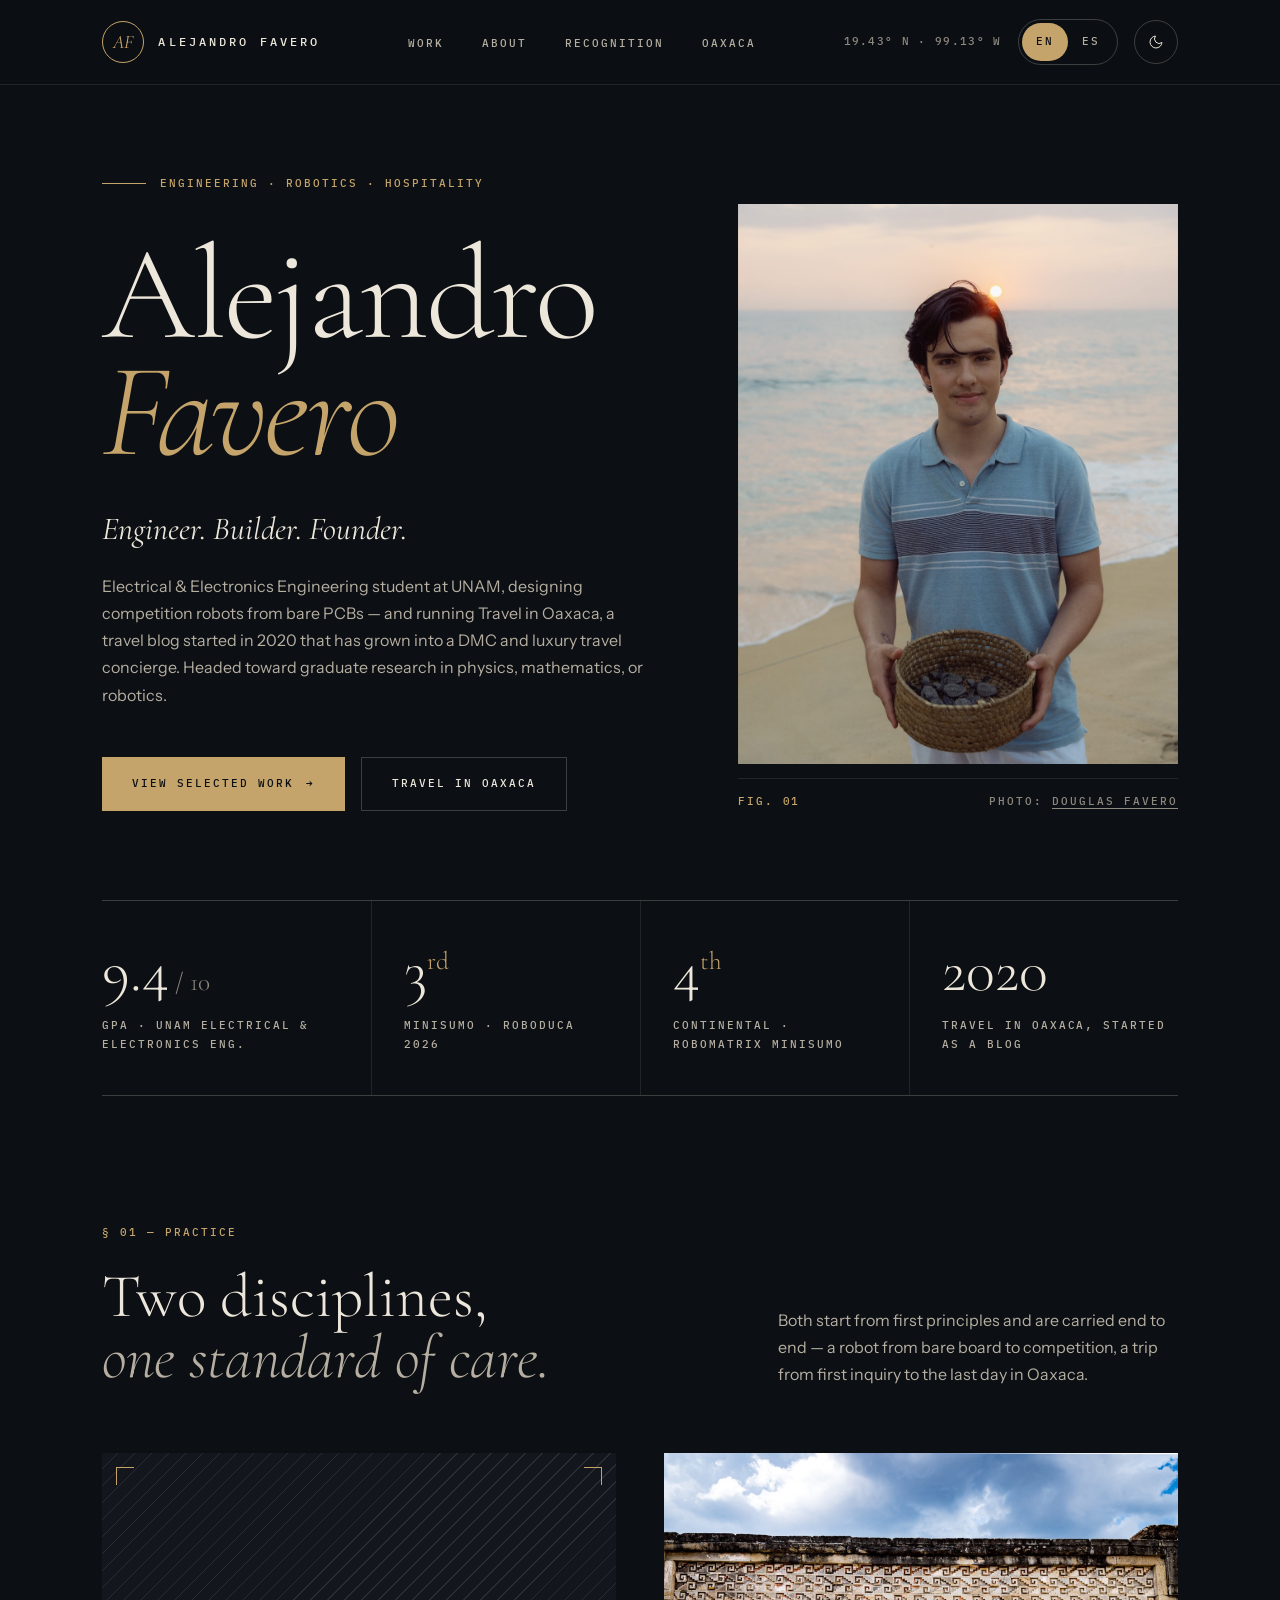
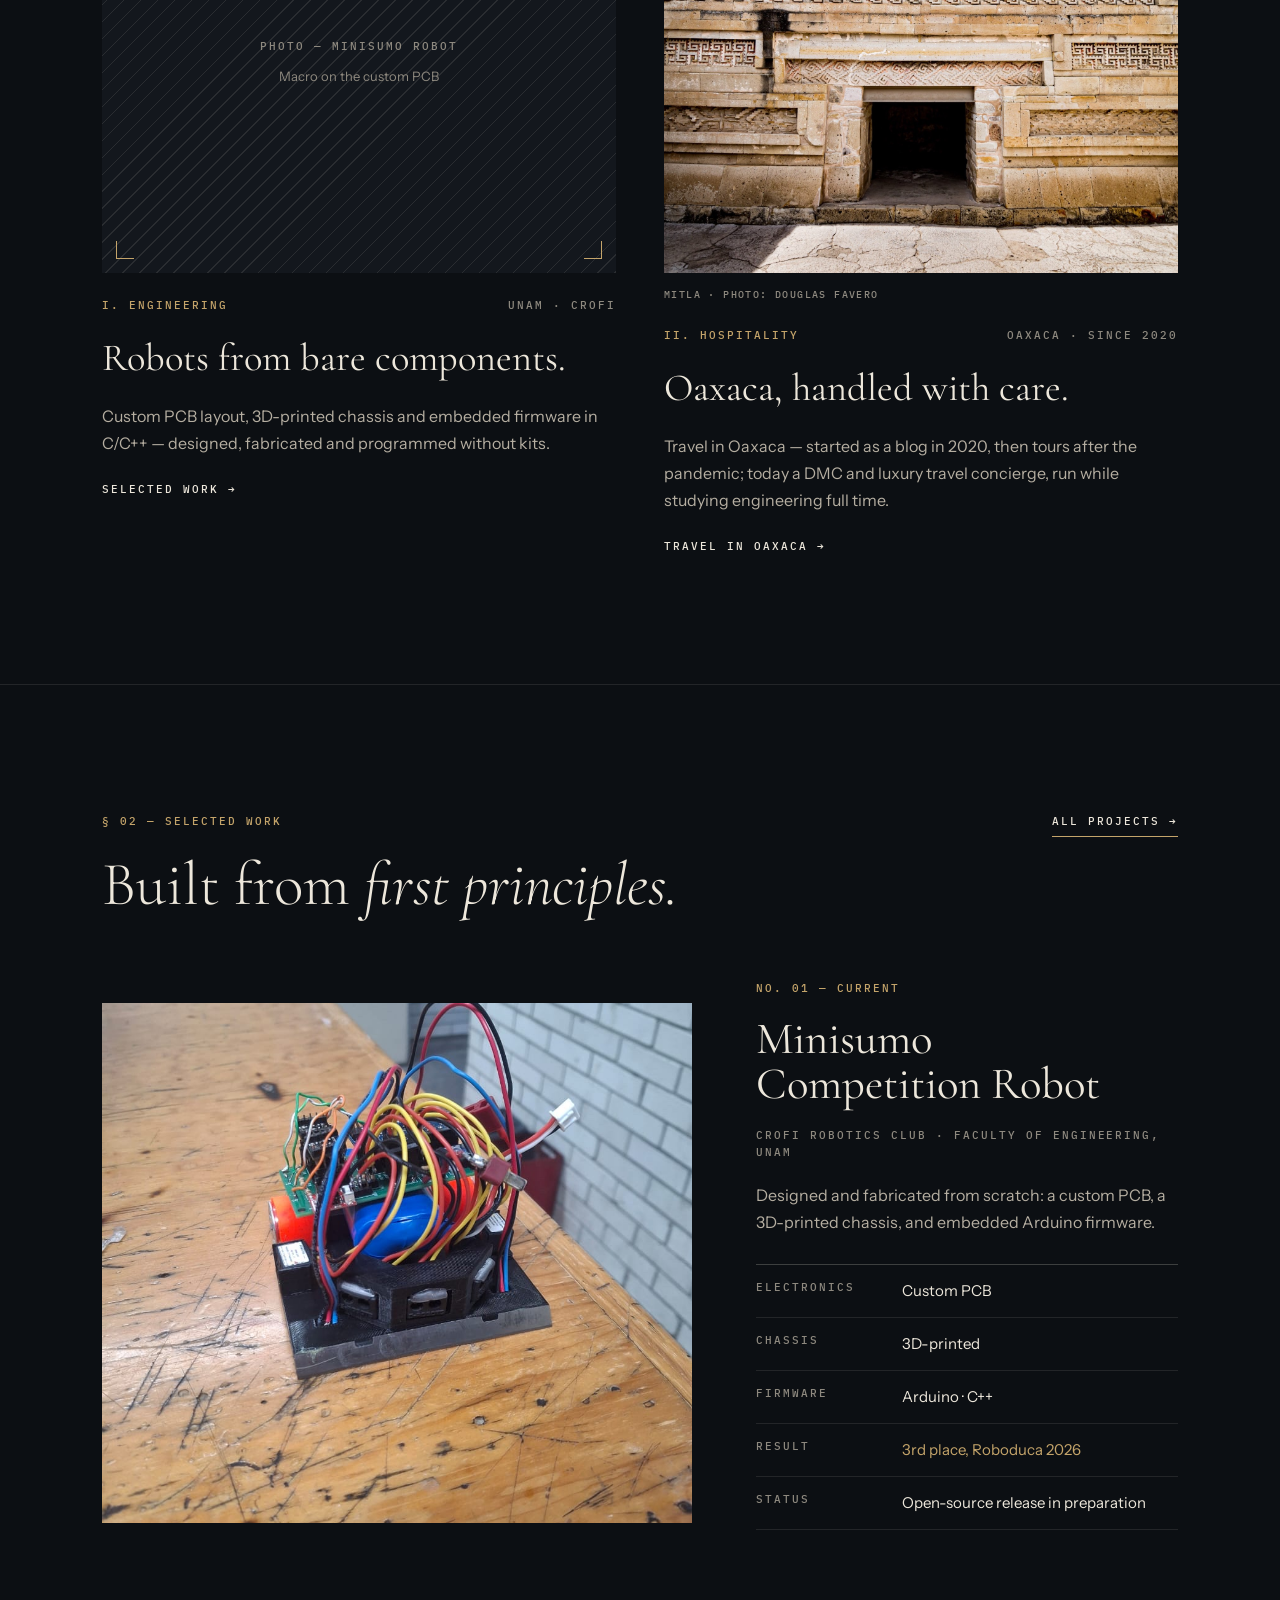
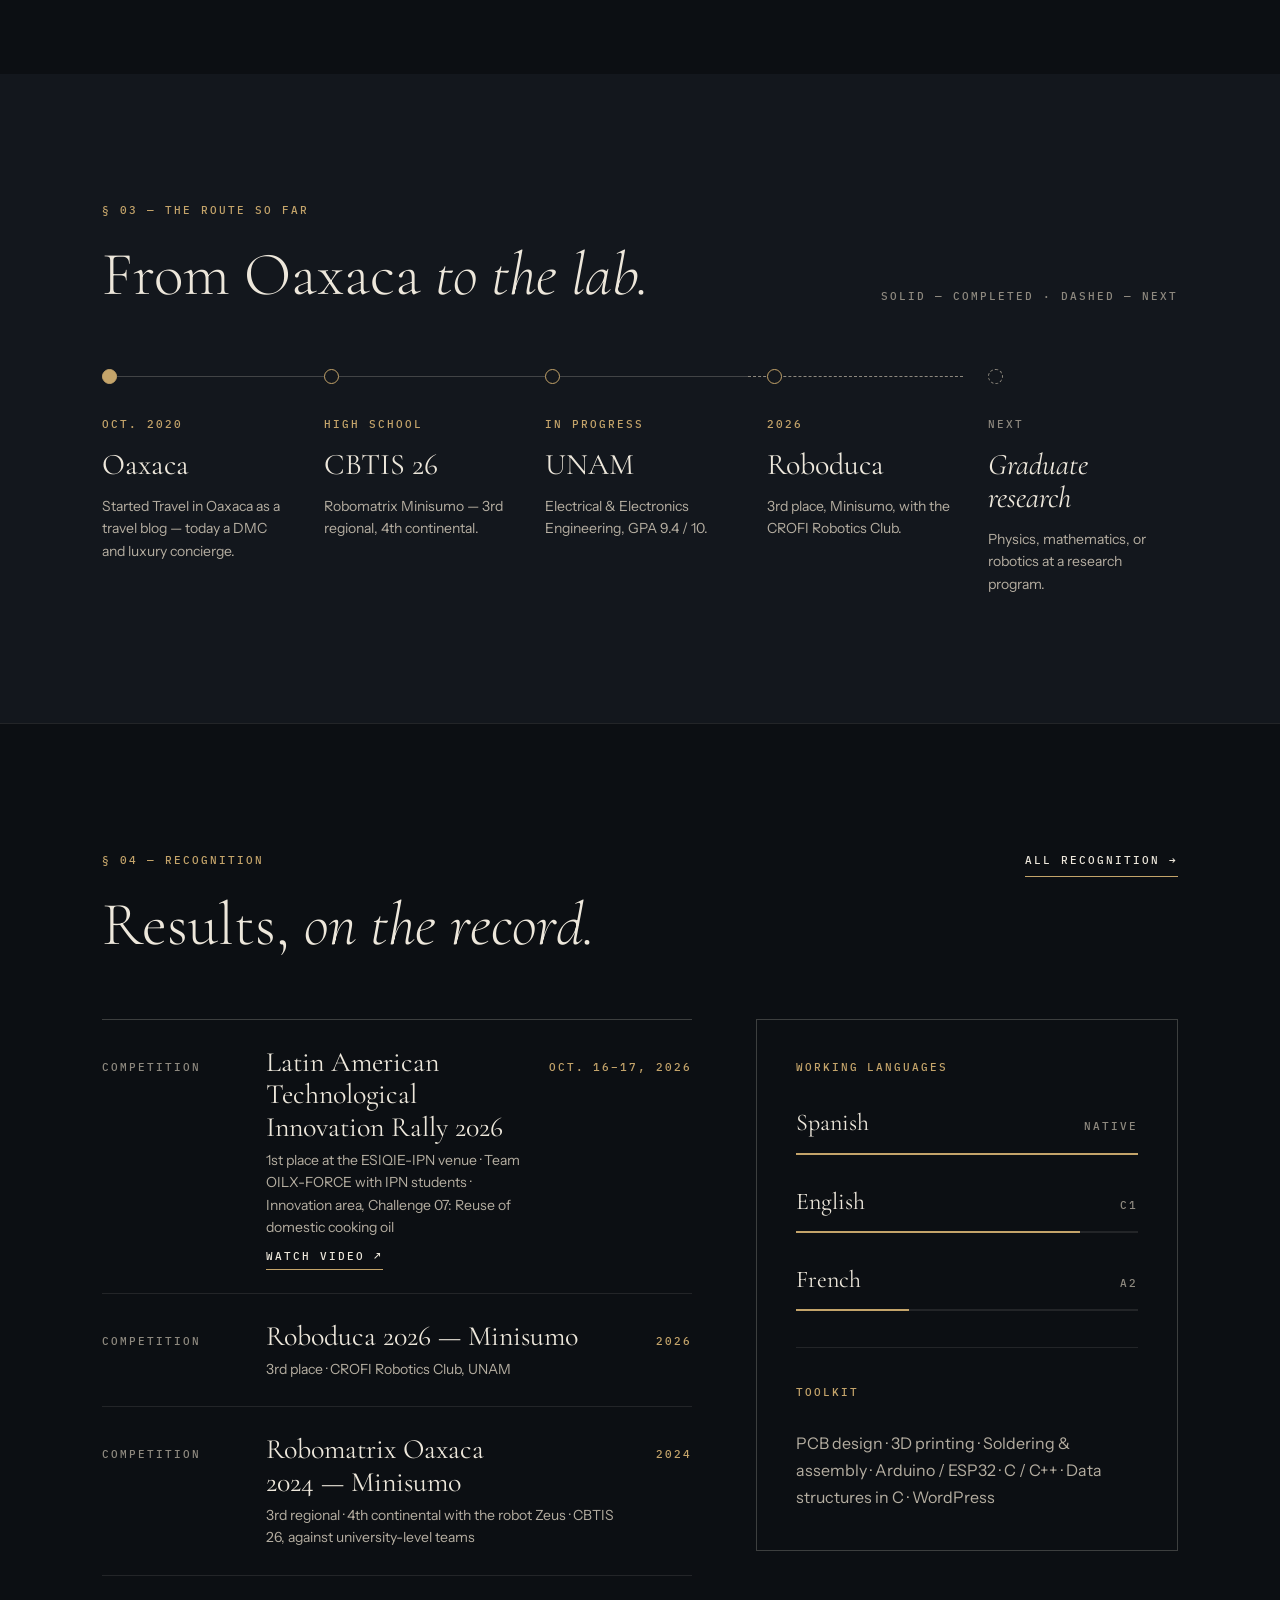
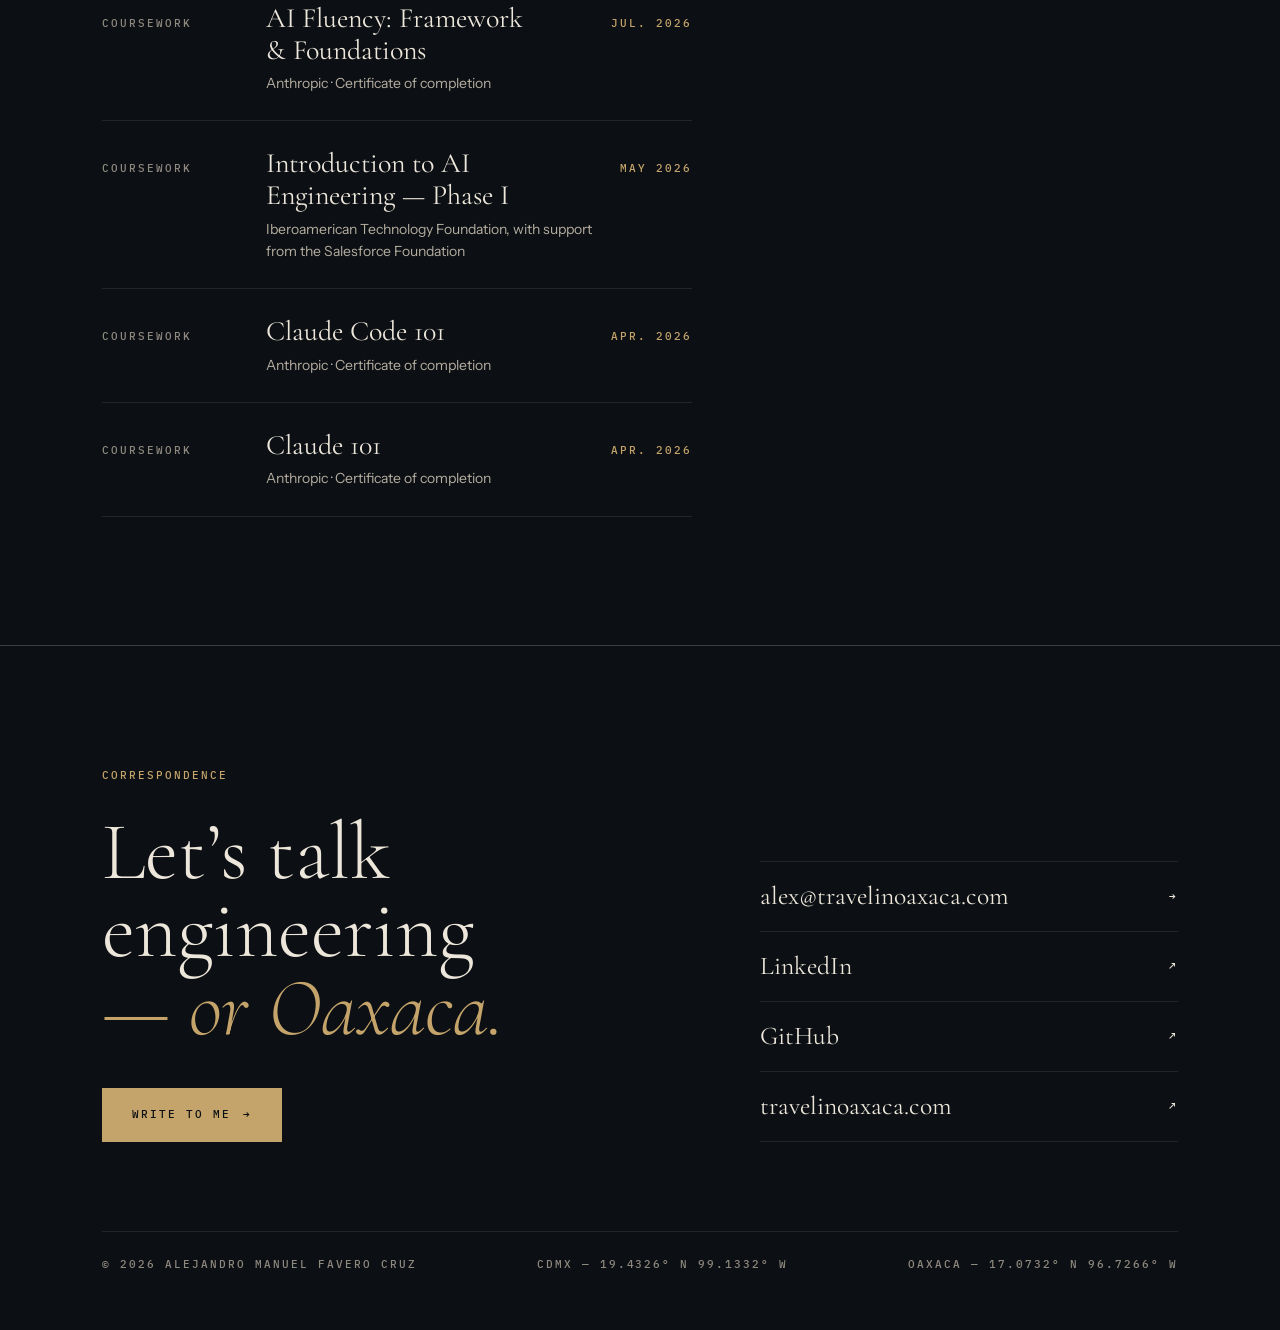
==== commit a05c8f0f: "Add 1st place at Rally Latinoamericano de Innovación Tecnológica 2026 (OILX-FORCE) Recognition entry" ====
--- a/index.html
+++ b/index.html
@@ -167,6 +167,11 @@
 <div class="records">
 <div class="record">
 <span class="lbl faint">Competition</span>
+<div><h3 class="title">Latin American Technological Innovation Rally 2026</h3><p class="detail">1st place at the ESIQIE-IPN venue · Team OILX-FORCE with IPN students · Innovation area, Challenge 07: Reuse of domestic cooking oil</p><p class="detail"><a class="lbl text-link" href="https://www.youtube.com/watch?v=5pYwn4xA_Og" target="_blank" rel="noopener">Watch video ↗</a></p></div>
+<span class="lbl accent">Oct. 16–17, 2026</span>
+</div>
+<div class="record">
+<span class="lbl faint">Competition</span>
 <div><h3 class="title">Roboduca 2026 — Minisumo</h3><p class="detail">3rd place · CROFI Robotics Club, UNAM</p></div>
 <span class="lbl accent">2026</span>
 </div>
--- a/assets/css/style.css
+++ b/assets/css/style.css
@@ -412,6 +412,8 @@
 a.cert-thumb:hover { border-color: var(--accent); }
 .cert-thumb img { width: 100%; height: 100%; object-fit: contain; }
 .cert-thumb.ph { height: auto; border: none; }
+.cert-thumb.photo { padding: 0; }
+.cert-thumb.photo img { object-fit: cover; }
 .cert-meta { display: flex; justify-content: space-between; gap: 16px; margin-top: 10px; }
 .cert h3 { font-family: var(--font-display); font-size: clamp(26px, 2.4vw, 32px); line-height: 1.1; }
 .cert .text-link { margin-top: 6px; }
